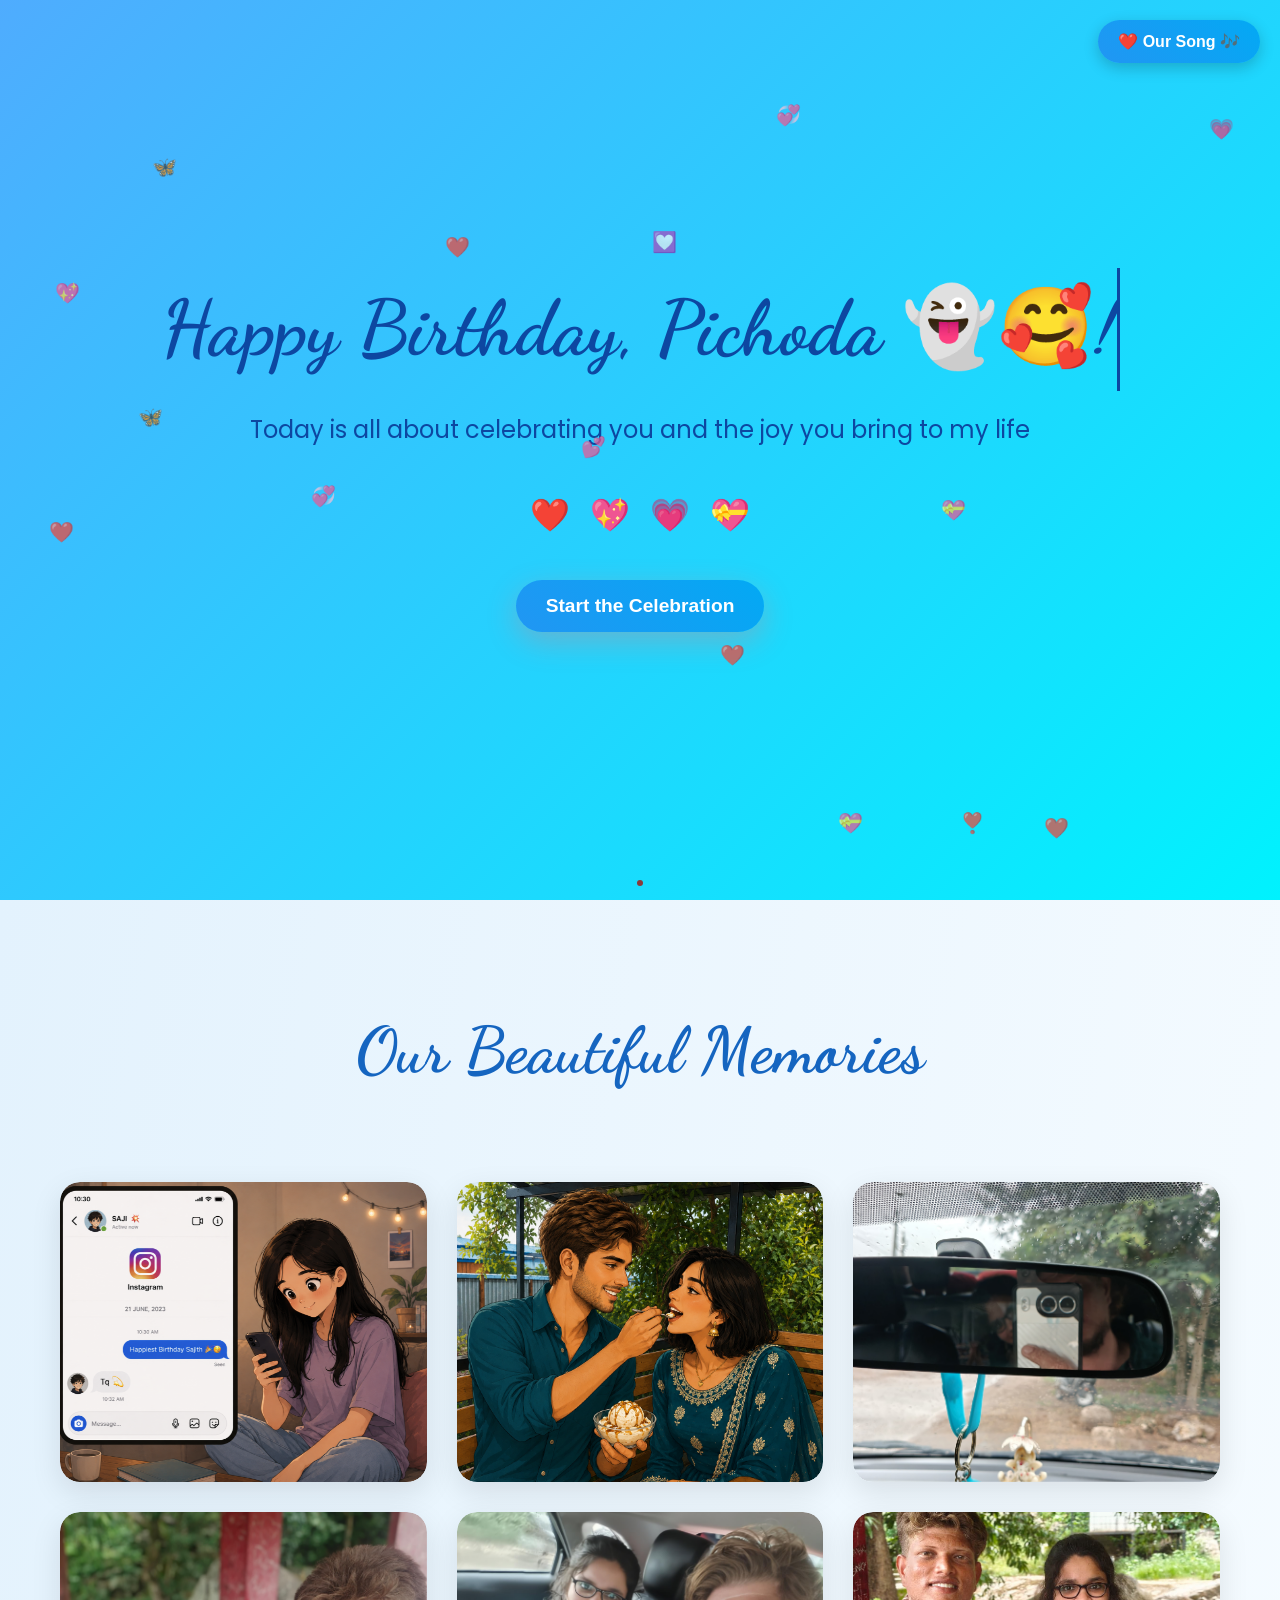
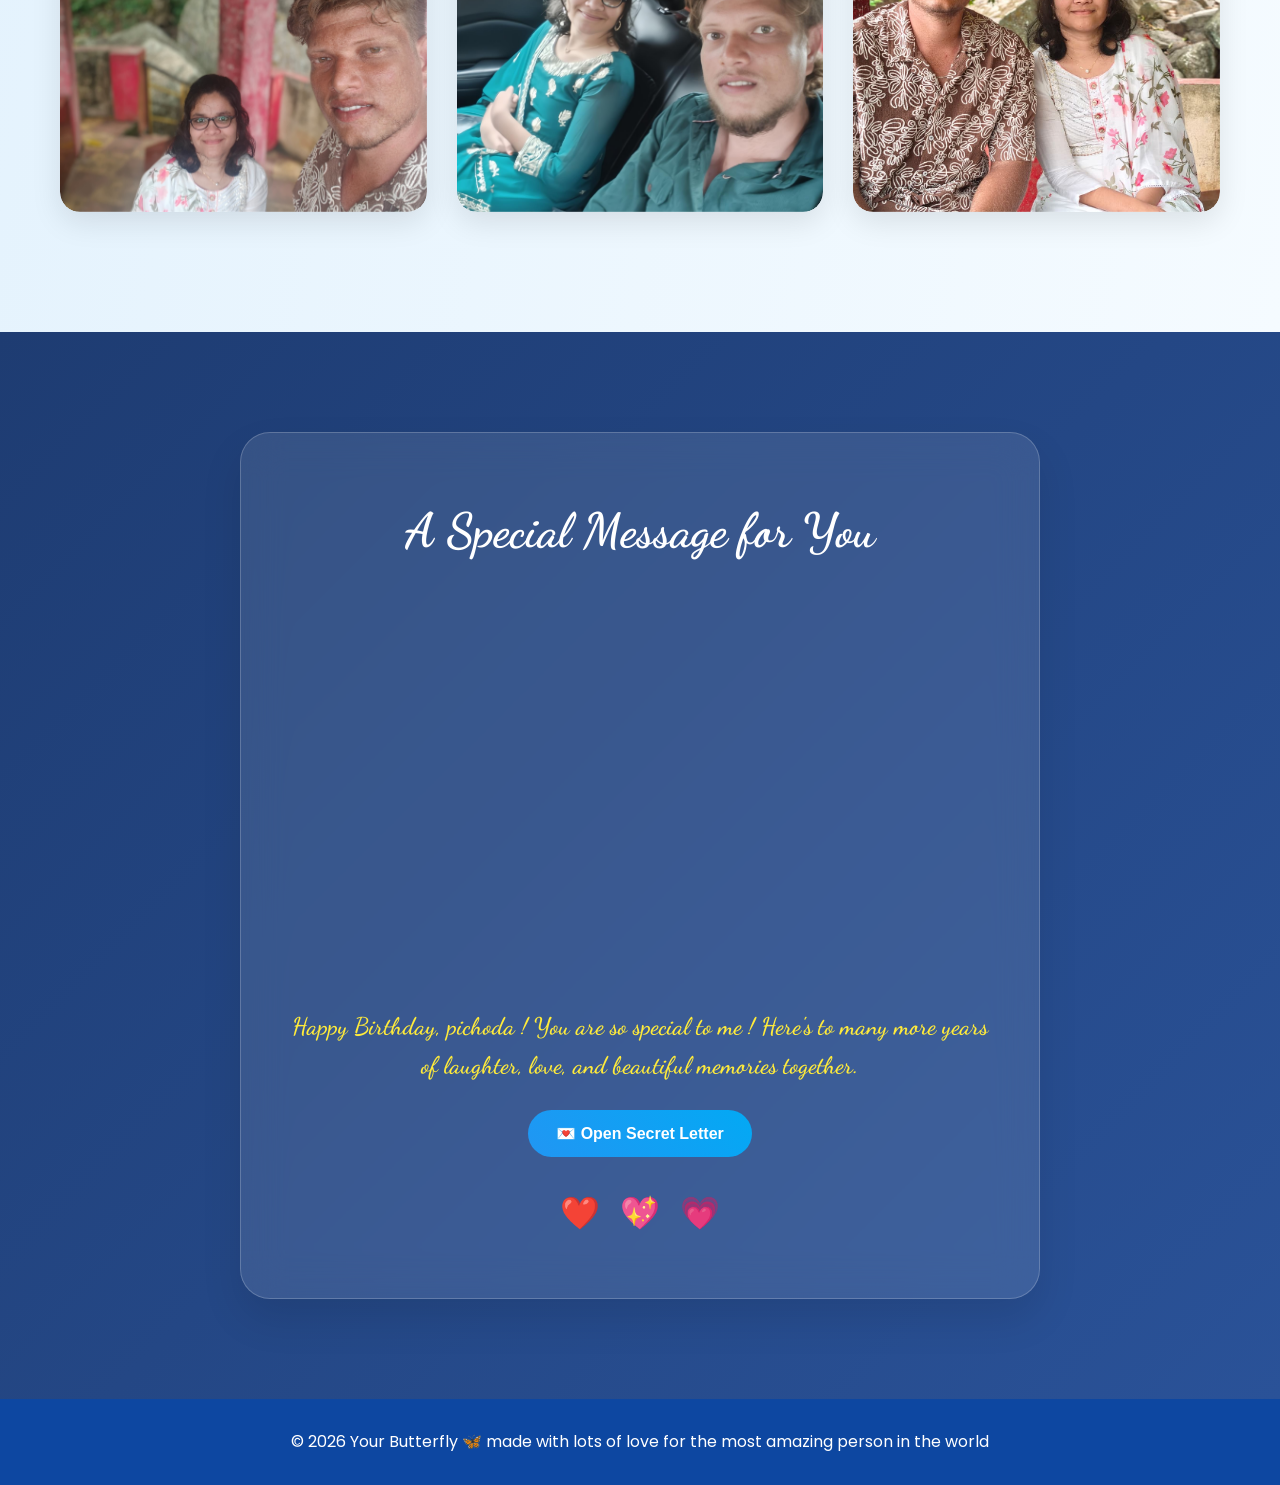
==== index.html @ 3ce23a63 "Add files via upload" ====
<!DOCTYPE html>
<html lang="en">

<head>
   <meta charset="UTF-8">
   <meta name="viewport" content="width=device-width, initial-scale=1.0">
   
   <title>Happy Birthday</title>
   <link rel="stylesheet" href="styles.css">
   <link
        href="https://fonts.googleapis.com/css2?family=Dancing+Script:wght@400;600;700&family=Poppins:wght@300;400;500; 600;700&display=swap"
        rel="stylesheet">
        <link rel="icon" href="adwaitlogo.jpg" type="image/jpg">
</head>

<body>
    <!-- Floating Background Particles -->
    <div class="particles" id="particles"></div>

    <!-- Hero Section -->
    <section class="hero" id="hero">
        <div class="hero-content">
            <h1 class="typewriter" id="typewriter">Happy Birthday, Pichoda 👻🥰!</h1>
            <p class="subtitle fade-in">Today is all about celebrating you and the joy you bring to my life</p>
            <div class="floating-hearts">
                <div class="heart">❤️</div>
                <div class="heart">💖</div>
                <div class="heart">💗</div>
                <div class="heart">💝</div>
            </div>
            <button class="cta-button" onclick="scrollToSection('gallery')">
                Start the Celebration
            </button>
        </div>
        <div class="scroll-indicator">
            <div class="scroll-arrow"></div>
        </div>
    </section>

    <!-- Photo Gallery Section -->
    <section class="gallery-section" id="gallery">
        <div class="container">
            <h2 class="section-title">Our Beautiful Memories</h2>
            <div class="gallery-grid">
                <div class="photo-card" data-aos="fade-up" data-delay="100">
                    <div class="photo-container">
                        <img src="images/image_7.png" 
                             alt="Beautiful moment">
                        <div class="photo-overlay">
                            <div class="photo-caption">First Birthday wish and the way our friendship was started 🐵🤍</div>
                            <button class="like-btn" onclick="toggleLike(this)">
                                <span class="heart-icon">🤍</span>
                            </button>
                        </div>
                    </div>
                </div>
                
                <div class="photo-card" data-aos="fade-up" data-delay="200">
                    <div class="photo-container">
                        <img src="images/image_8.png" 
                             alt="Sweet memory">
                        <div class="photo-overlay">
                            <div class="photo-caption">Favorite Butterscotch ice cream with favorite person 🍨💖</div>
                            <button class="like-btn" onclick="toggleLike(this)">
                                <span class="heart-icon">🤍</span>
                            </button>
                        </div>
                    </div>
                </div>

                <div class="photo-card" data-aos="fade-up" data-delay="300">
                    <div class="photo-container">
                        <img src="images/image_3.jpg"
                             alt="Happy times">
                        <div class="photo-overlay">
                            <div class="photo-caption">Mirror capture 📸</div>
                            <button class="like-btn" onclick="toggleLike(this)">
                                <span class="heart-icon">🤍</span>
                            </button>
                        </div>
                    </div>
                </div>

                <div class="photo-card" data-aos="fade-up" data-delay="400">
                    <div class="photo-container">
                        <img src="images/image_5.jpg"
                             alt="Love moment">
                        <div class="photo-overlay">
                            <div class="photo-caption">Second selfie 📸 cheesy smile 😁</div>
                            <button class="like-btn" onclick="toggleLike(this)">
                                <span class="heart-icon">🤍</span>
                            </button>
                        </div>
                    </div>
                </div>
                
                <div class="photo-card" data-aos="fade-up" data-delay="500">
                    <div class="photo-container">
                        <img src="images/image_2.jpg"
                             alt="Love moment">
                        <div class="photo-overlay">
                            <div class="photo-caption">First selfie with favorite animal 🐾😉</div>
                            <button class="like-btn" onclick="toggleLike(this)">
                                <span class="heart-icon">🤍</span>
                            </button>
                        </div>
                    </div>
                </div>

                <div class="photo-card" data-aos="fade-up" data-delay="600">
                    <div class="photo-container">
                        <img src="images/image_6.jpg"
                             alt="Romantic moment">
                        <div class="photo-overlay">
                            <div class="photo-caption">Beautiful moment together 🌹</div>
                            <button class="like-btn" onclick="toggleLike(this)">
                                <span class="heart-icon">🤍</span>
                            </button>
                        </div>
                    </div>
                </div>
            </div>
        </div>
    </section>

    <!-- Birthday Message Section -->
    <section class="message-section" id="message">
        <div class="container">
            <div class="message-card">
                <h2 class="message-title">A Special Message for You</h2>
                <div class="message-content">
                    <p class="message-text fade-in-text">
                        Eroju ki mana friendship start ayi 3 years complete ayindhi, its been so special to me,
                        neelanti oka good caring loving person na life lo undatam, i felt so lucky.
                        ee 3 years journey lo naku chala supportive ga undi, netho special moments create chesukunela 
                        chesinandhuku chala chala thanks.
                    </p>
                    <p class="message-text fade-in-text">
                        Mana ee journey lo missunderstandings vachinappatiki, arguments vachinappatiki at the end of the day 
                        malli understand chesukoni solve chesukuntam.. yeppatiki elane ardham chesukuntuu undali..
                         I am so grateful for your patience, understanding, and the way you always find a way to make
                          things right between us. 
                        I wish manam yeppatiki elane okarini okaram support chesukuntuu, happy ga, as a best friends la undali.
                        Life lo yenni ups and downs vachina, you have to be strong and keep smiling.
                    </p>
                    <p class="message-signature fade-in-text">
                        Happy Birthday, pichoda ! You are so special to me ! 
                        Here's to many more years of laughter, love, and beautiful memories
                        together.
                    </p>
                </div>
                <button class="secret-btn"
                    onclick="window.location.href='letter.html'">
                     💌 Open Secret Letter
                </button>
                <div class="message-hearts">
                    <span class="heart-animation">❤️</span>
                    <span class="heart-animation">💖</span>
                    <span class="heart-animation">💗</span>
                </div>
            </div>
        </div>
    </section>
    
    <!-- Footer-->
    <footer class="footer">
        <div class="container">
            <p>&copy; 2026 Your Butterfly 🦋 made with lots of love for the most amazing person in the world</p>
        </div>
    </footer>

    <script src="script.js"></script>
</body>
<!-- Background Music -->
<audio id="birthdaySong" loop>
    <source src="song_1.mp3" type="audio/mpeg">
    Your browser does not support audio.
</audio>

<!-- Music Toggle Button -->
<button id="musicBtn" class="music-btn">
    ❤️ Our Song 🎶
</button>
</html>
---- styles.css ----
body {
    background: pink !important;
}

* {
    margin: 0;
    padding: 0;
    box-sizing: border-box;
}

body {
    font-family: 'Poppins', sans-serif;
    line-height: 1.6;
    color: #333;
    overflow-x: hidden;
    scroll-behavior: smooth;
}

/* Background Particles */
.particles {
    position: fixed;
    top: 0;
    left: 0;
    width: 100%;
    height: 100%;
    pointer-events: none;
    z-index: 1;
}

.particle {
    position: absolute;
    font-size: 20px;
    opacity: 0.7;
    animation: float 6s ease-in-out infinite;
}

@keyframes float {
    
    0%,
    100% {
        transform: translateY(0px) rotate(0deg); 
    }
    25% {
        transform: translateY(-20px) rotate(5deg); 
    }
    50% {
        transform: translateY(-10px) rotate(-5deg); 
    }
    75% {
        transform: translateY(-30px) rotate(3deg); 
    }
}

/* Hero Section */
.hero {
    min-height: 100vh;
    background: linear-gradient(135deg, #4facfe 0%, #00f2fe 100%);    display: flex;
    align-items: center;
    justify-content: center;
    position: relative;
    overflow: hidden;
}

.hero-content {
    text-align: center;
    z-index: 2;
    position: relative;
    padding: 0 20px;
}

.typewriter {
    font-family: 'Dancing Script', cursive;
    font-size: clamp(2.5rem, 6vw, 5rem);
    font-weight: 700;
    color: #0d47a1;
    margin-bottom: 20px;
    white-space: nowrap;
    overflow: hidden;
    border-right: 3px solid #0d47a1;
    animation: typewriter 4s steps(26)  1s forwards, blink 1s infinite;
    width: 0;
}

@keyframes typewriter {
    to {
        width: 100%;
    }
}

@keyframes blink {
    0%,
    50% {
        border-color: #0d47a1;
    }

    51%,
    100% {
        border-color: transparent;
    }
}

.subtitle {
    font-size: clamp(1.1rem, 2.5vw, 1.5rem);
    color: #0d47a1;
    margin-bottom: 40px;
    opacity: 0;
    animation: fadeInUp 1s ease 3s forwards;
}

.floating-hearts {
    display: flex;
    justify-content: center;
    gap: 20px;
    margin: 40px 0;
    opacity: 0;
    animation: fadeInUp 1s ease 4s forwards;
}

.heart {
    font-size: 2rem;
    animation: bounce 1s ease-in-out infinite;
}

.heart:nth-child(1) {
    animation-delay: 0s;
}

.heart:nth-child(2) {
    animation-delay: 0.2s;
}

.heart:nth-child(3) {
    animation-delay: 0.4s;
}

.heart:nth-child(4) {
    animation-delay: 0.6s;
}

.heart:nth-child(5) {
    animation-delay: 0.8s;
}

@keyframes bounce {
    
    0%,
    20%,
    50%,
    80%,
    100% {
        transform: translateY(0);
    }
    40% {
        transform: translateY(-20px);
    }
    60% {
        transform: translateY(-10px);
    }
}

.cta-button {
    background: linear-gradient(45deg, #2196f3, #03a9f4);
    color: #fff;
    border: none;
    padding: 15px 30px;
    font-size: 1.2rem;
    font-weight: 600;
    border-radius: 50px;
    cursor: pointer;
    transition: all 0.3s ease;
    box-shadow: 0 10px 30px rgba(255, 107, 107, 0.3);
    opacity: 0;
    animation: fadeInUp 1s ease 5s forwards;
}

.cta-button:hover {
    transform: translateY(-5px);
    box-shadow: 0 15px 40px rgba(255, 107, 107, 0.4);
    background: linear-gradient(45deg, #1976d2, #0288d1);
}

.scroll-indicator {
    position: absolute;
    bottom: 20px;
    left: 50%;
    transform: translateX(-50%);
    opacity: 0;
    animation: fadeInUp 1s ease 6s forwards;
}

.scroll-arrow::before {
    content: '';
    position: absolute;
    top: 0;
    left: 50%;
    transform: translateX(-50%);
    width: 6px;
    height: 6px;
    background: #8b3a3a;
    border-radius: 50%;
    animation: scrollDot 2s ease-in-out infinite;
}

@keyframes scrollDot {
    0% {
        top: 8px;
        opacity: 1;
    }
    100% {
        top: 32px;
        opacity: 0;
    }
}

/* Gallery Section */
.gallery-section {
    padding: 100px 0;
    background: linear-gradient(100deg, #e3f2fd, #f5fbff 100%);
}

.container {
    max-width: 1200px;
    margin: 0 auto;
    padding: 0 20px;
}

.section-title {
    font-family: 'Dancing Script', cursive;
    font-size: clamp(2.5rem, 5vw, 4rem);
    color: #1565c0;
    text-align: center;
    margin-bottom: 60px;
    opacity: 0;
    transform: translateY(50px);
    transition: all 0.6s ease;
}

.section-title.aos-animate {
    opacity: 1;
    transform: translateY(0);
}

.gallery-grid {
    display: grid;
    grid-template-columns: repeat(auto-fit, minmax(300px, 1fr));
    gap: 30px;
    padding: 20px 0;
}

.photo-card {
    opacity: 0;
    transform: translateY(50px);
    transition: all 0.6s ease;
    border-radius: 20px;
    overflow: hidden;
    box-shadow: 0 10px 30px rgba(0, 0, 0, 0.1);
}

.photo-card.aos-animate {
    opacity: 1;
    transform: translateY(0);
}

.photo-container {
    position: relative;
    overflow: hidden;
    border-radius: 20px;
    height: 300px;
}

.photo-container img {
    width: 100%;
    height: 100%;
    object-fit: cover;
    transition: transform 0.5s ease;
}

.photo-container:hover img {
    transform: scale(1.1) rotate(20deg);
}

.photo-overlay {
    position: absolute;
    top: 0;
    left: 0;
    right: 0;
    bottom: 0;
    background: linear-gradient(to bottom, transparent 0%, rgba(0, 0, 0, 0.7) 100%);
    display: flex;
    flex-direction: column;
    justify-content: flex-end;
    padding: 20px;
    opacity: 0;
    transition: opacity 0.3s ease;
}

.photo-container:hover .photo-overlay {
    opacity: 1;
}

.photo-caption {
    color: #fff;
    font-size: 1.1rem;
    font-weight: 500;
    margin-bottom: 10px;
    transform: translateY(20px);
    transition: transform 0.3s ease;
}
.photo-container:hover .photo-caption {
    transform: translateY(0);
}

.like-btn {
    background: none;
    border: none;
    color: #fff;
    font-size: 1.5rem;
    cursor: pointer;
    align-self: flex-end;
    transition: transform 0.3s ease;
}

.like-btn:hover {
    transform: scale(1.2);
}

.like-btn.liked .heart-icon {
    color: #2196f3;
}

/* message section */
.message-section {
    padding: 100px 0;
    background: linear-gradient(135deg, #1e3c72 0%, #2a5298 100%);
    color: #fff;
}

.message-card {
    background: rgba(255, 255, 255, 0.1);
    backdrop-filter: blur(20px);
    border-radius: 30px;
    padding: 60px 40px;
    box-shadow: 0 20px 40px rgba(0, 0, 0, 0.1);
    border: 1px solid rgba(255, 255, 255, 0.2);
    text-align: center;
    max-width: 800px;
    margin: 0 auto;
}

.message-title {
    font-family: 'Dancing Script', cursive;
    font-size: clamp(2rem, 4vw, 3rem);
    margin-bottom: 40px;
    color: #fff;
}
    
.message-text {
    font-size: 1.1rem;
    line-height: 1.8;
    margin-bottom: 20px;
    opacity: 0;
    transform: translateY(30px);
    transition: all 0.6s ease;
}

.message-text.fade-in-animate {
    opacity: 1;
    transform: translateY(0);
}

.message-signature {
    font-family: 'Dancing Script', cursive;
    font-size: 1.5rem;
    font-weight: 600;
    margin-top: 30px;
    color: #ffeb3b;
}

.message-hearts {
    margin-top: 30px;
    display: flex;
    justify-content: center;
    gap: 20px;
}

.heart-animation {
    font-size: 2rem;
    animation: heartBeat 1.5s ease-in-out infinite;
}

.heart-animation:nth-child(1) {
    animation-delay: 0s;
}

.heart-animation:nth-child(2) {
    animation-delay: 0.3s;
}

.heart-animation:nth-child(3) {
    animation-delay: 0.6s;
}

@keyframes heartBeat {
    0%,
    100% {
        transform: scale(1);
    }
    25% {
        transform: scale(1.2);
    }
    50% {
        transform: scale(1.1);
    }
}

/* Footer */
.footer {
    background: #0d47a1;
    color: #fff;
    text-align: center;
    padding: 30px 0;
}

/* Fade In Animation */
.fade-in {
    opacity: 0;
    animation: fadeInUp 1s ease forwards;
}
@keyframes fadeInUp {
    from {
        opacity: 0;
        transform: translateY(30px);
    }
    to {
        opacity: 1;
        transform: translateY(0);
    }
}

/* Responsive */
@media (max-width: 768px) {
    .typewriter {
        white-space: normal;
        border-right: none;
        animation: none;
        width: auto;
    }

    .gallery-grid {
        grid-template-columns: 1fr;
        gap: 20px;
    }

    .photo-container {
        height: 250px;
    }

    .message-card {
        padding: 40px 20px;
        margin: 0 20px;
    }

    .floating-hearts {
        flex-wrap: wrap;
        gap: 10px;
    }

    .heart {
        font-size: 1.5rem;
    }
}

@media (max-width: 480px) {
    .hero-content {
        padding: 0 15px;
    }

    .cta-button {
        padding: 12px 24px;
        font-size: 1rem;
    }

    .section-title {
        margin-bottom: 40px;
    }
}

/* Music Button */
.music-btn {
    position: fixed;
    top: 20px;
    right: 20px;
    z-index: 9999;

    background: linear-gradient(45deg, #2196f3, #03a9f4);
    color: white;
    border: none;
    padding: 12px 20px;
    border-radius: 30px;
    cursor: pointer;
    font-size: 16px;
    font-weight: 600;

    box-shadow: 0 5px 15px rgba(0,0,0,0.2);
    transition: 0.3s;
}

.music-btn:hover {
    transform: scale(1.05);
}

.secret-btn {
    margin-top: 25px;
    padding: 14px 28px;
    border: none;
    border-radius: 50px;
    background: linear-gradient(45deg, #2196f3, #03a9f4);
    color: white;
    font-size: 1rem;
    font-weight: 600;
    cursor: pointer;
    transition: all 0.3s ease;
}

.secret-btn:hover {
    transform: translateY(-3px);
    box-shadow: 0 10px 20px rgba(33, 150, 243, 0.4);
}
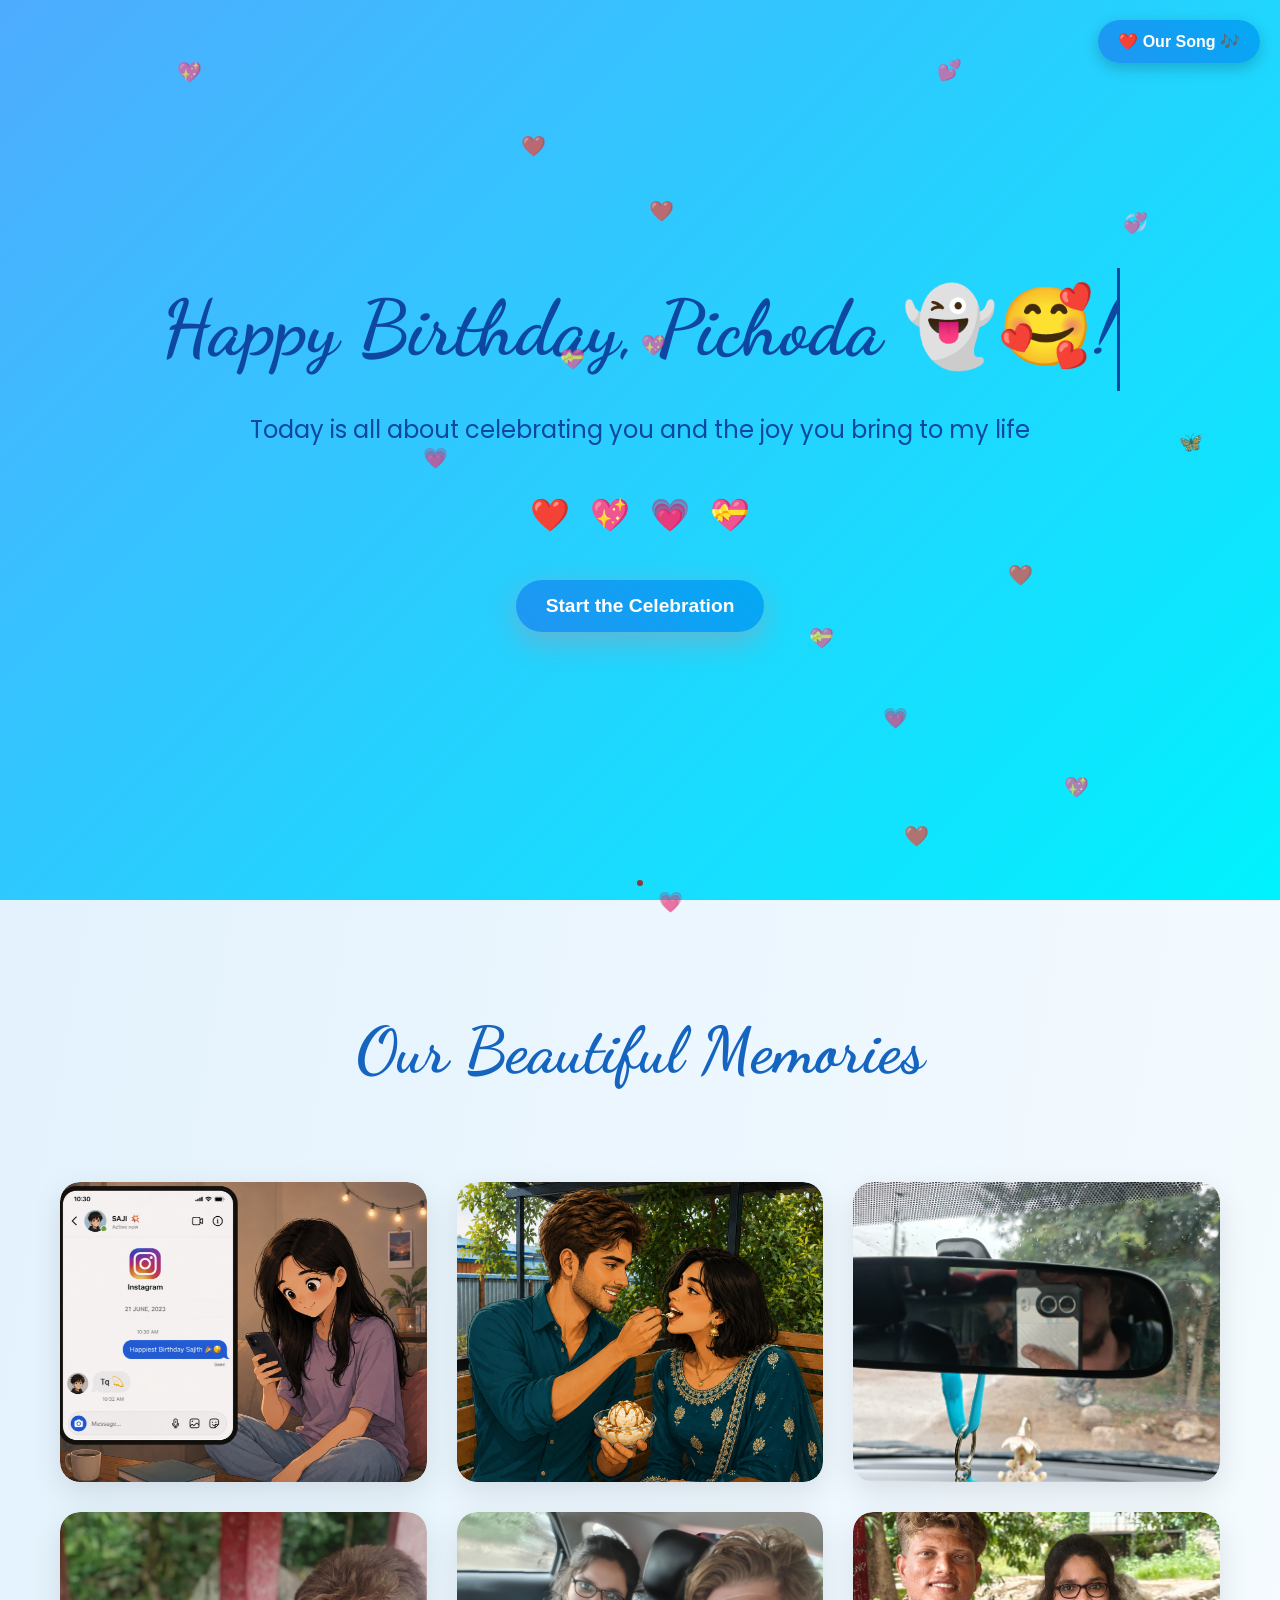
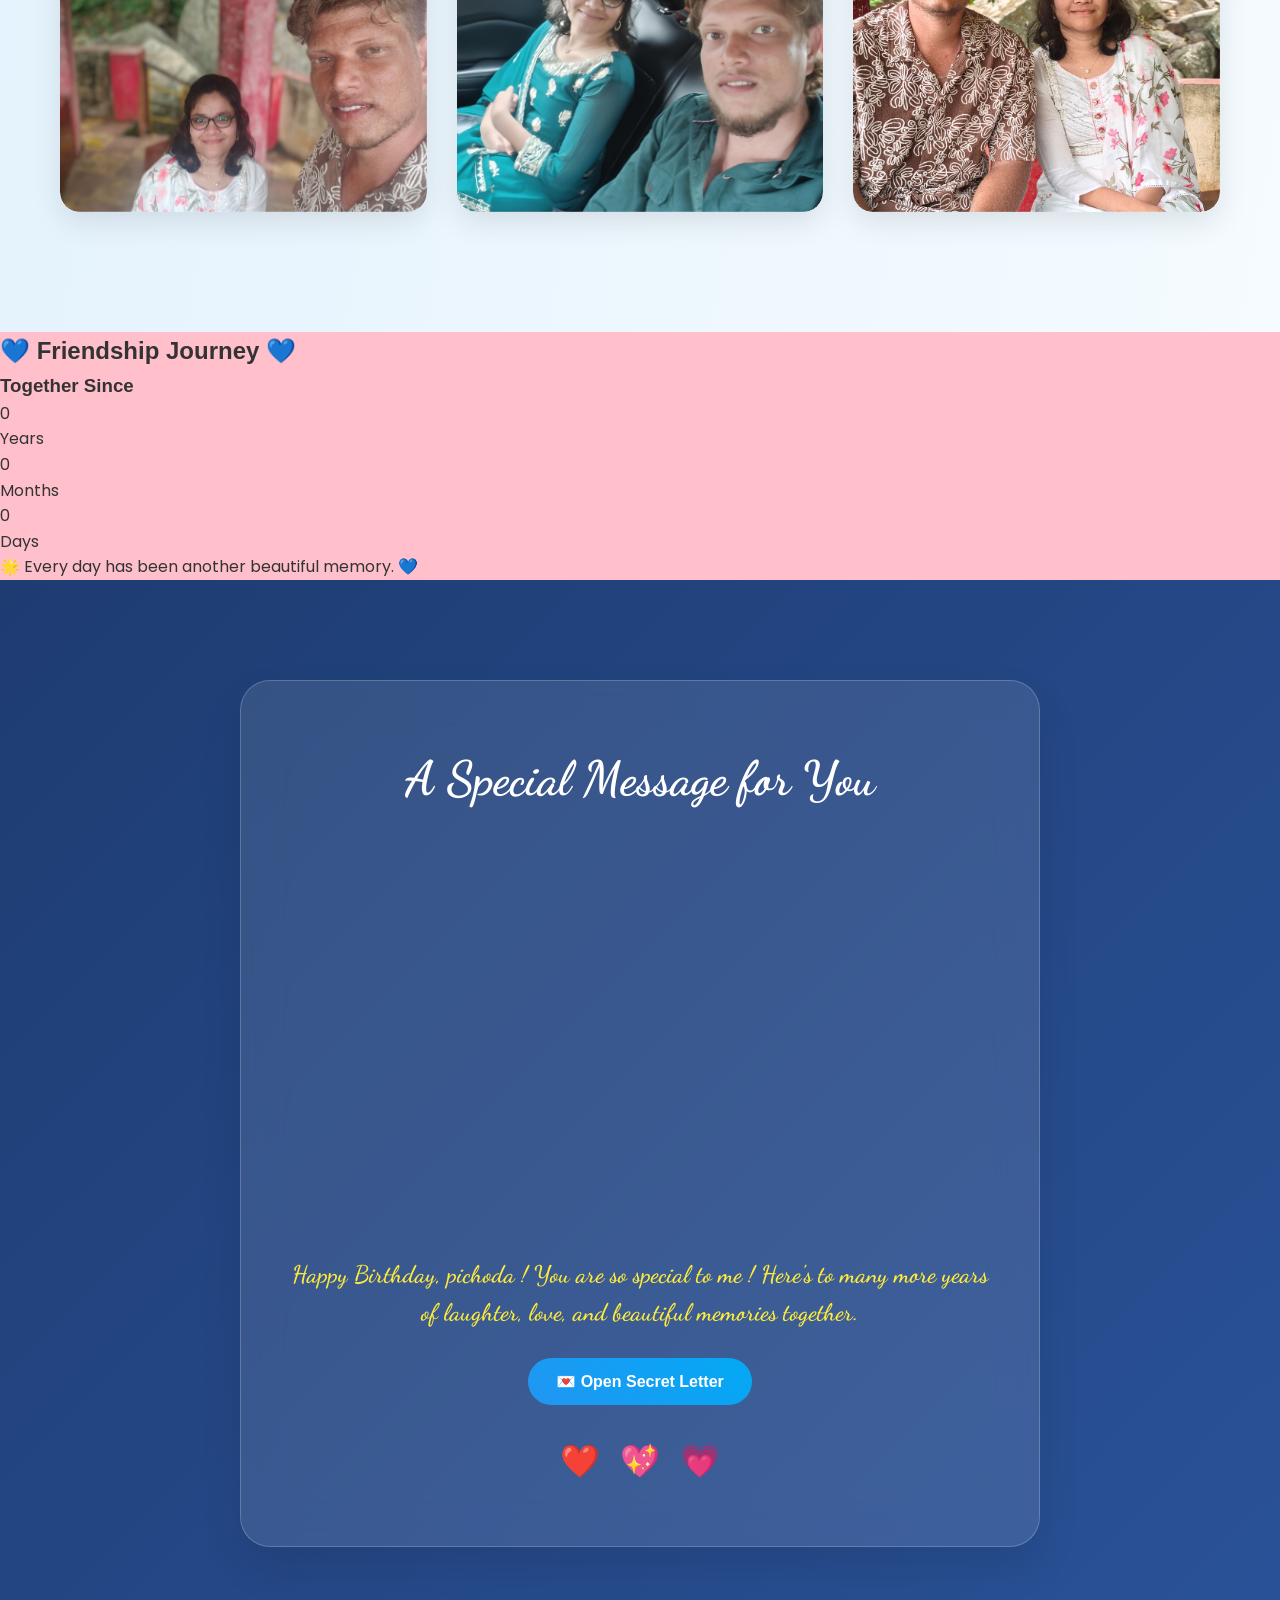
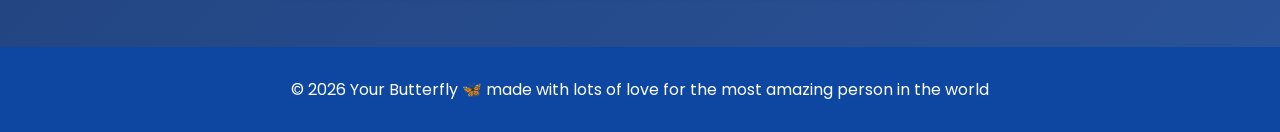
==== commit 24c7da45: "Refactor index.html structure and content" ====
--- a/index.html
+++ b/index.html
@@ -122,7 +122,34 @@
             </div>
         </div>
     </section>
-
+        <section class="together-section">
+    <h2>💙 Friendship Journey 💙</h2>
+
+    <div class="together-card">
+        <h3>Together Since</h3>
+
+        <div class="counter">
+            <div>
+                <span id="years">0</span>
+                <p>Years</p>
+            </div>
+
+            <div>
+                <span id="months">0</span>
+                <p>Months</p>
+            </div>
+
+            <div>
+                <span id="days">0</span>
+                <p>Days</p>
+            </div>
+        </div>
+
+        <p class="since-text">
+            🌟 Every day has been another beautiful memory. 💙
+        </p>
+    </div>
+</section>
     <!-- Birthday Message Section -->
     <section class="message-section" id="message">
         <div class="container">
@@ -181,4 +208,4 @@
 <button id="musicBtn" class="music-btn">
     ❤️ Our Song 🎶
 </button>
-</html>+</html>
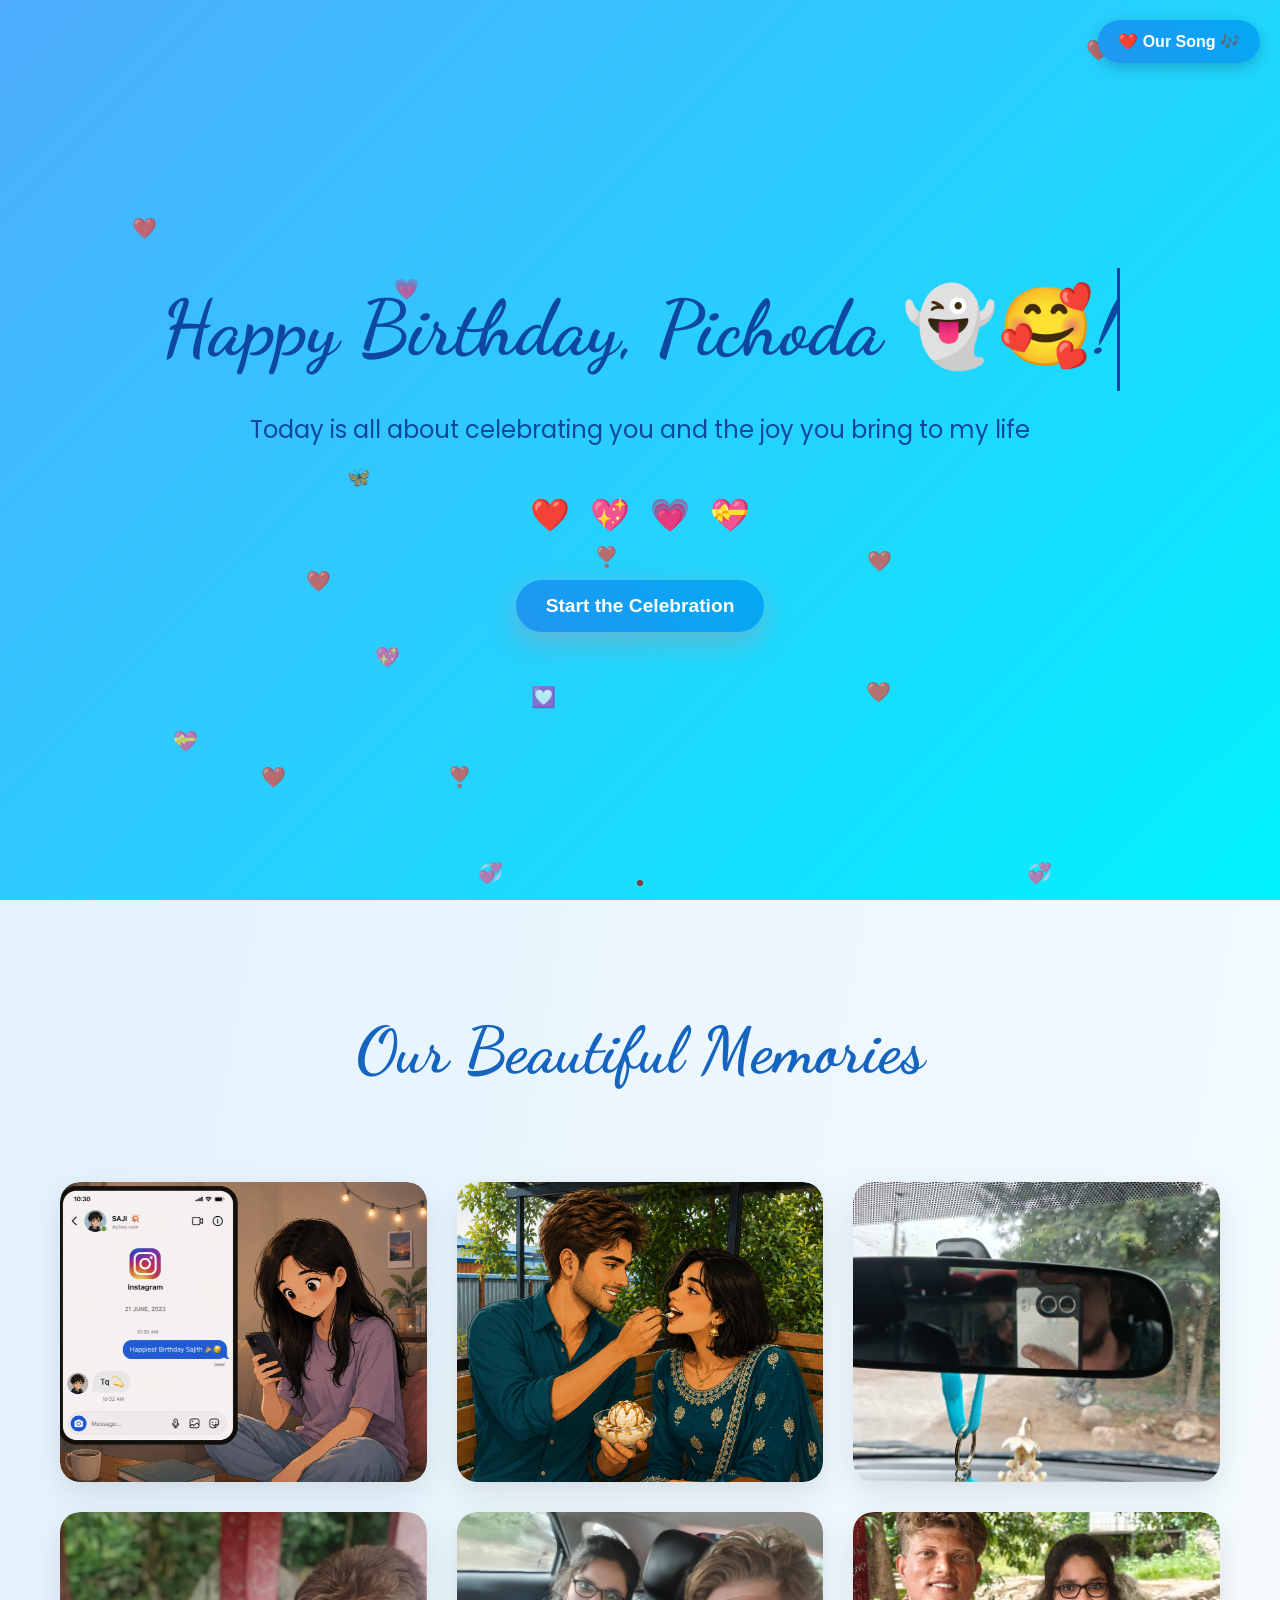
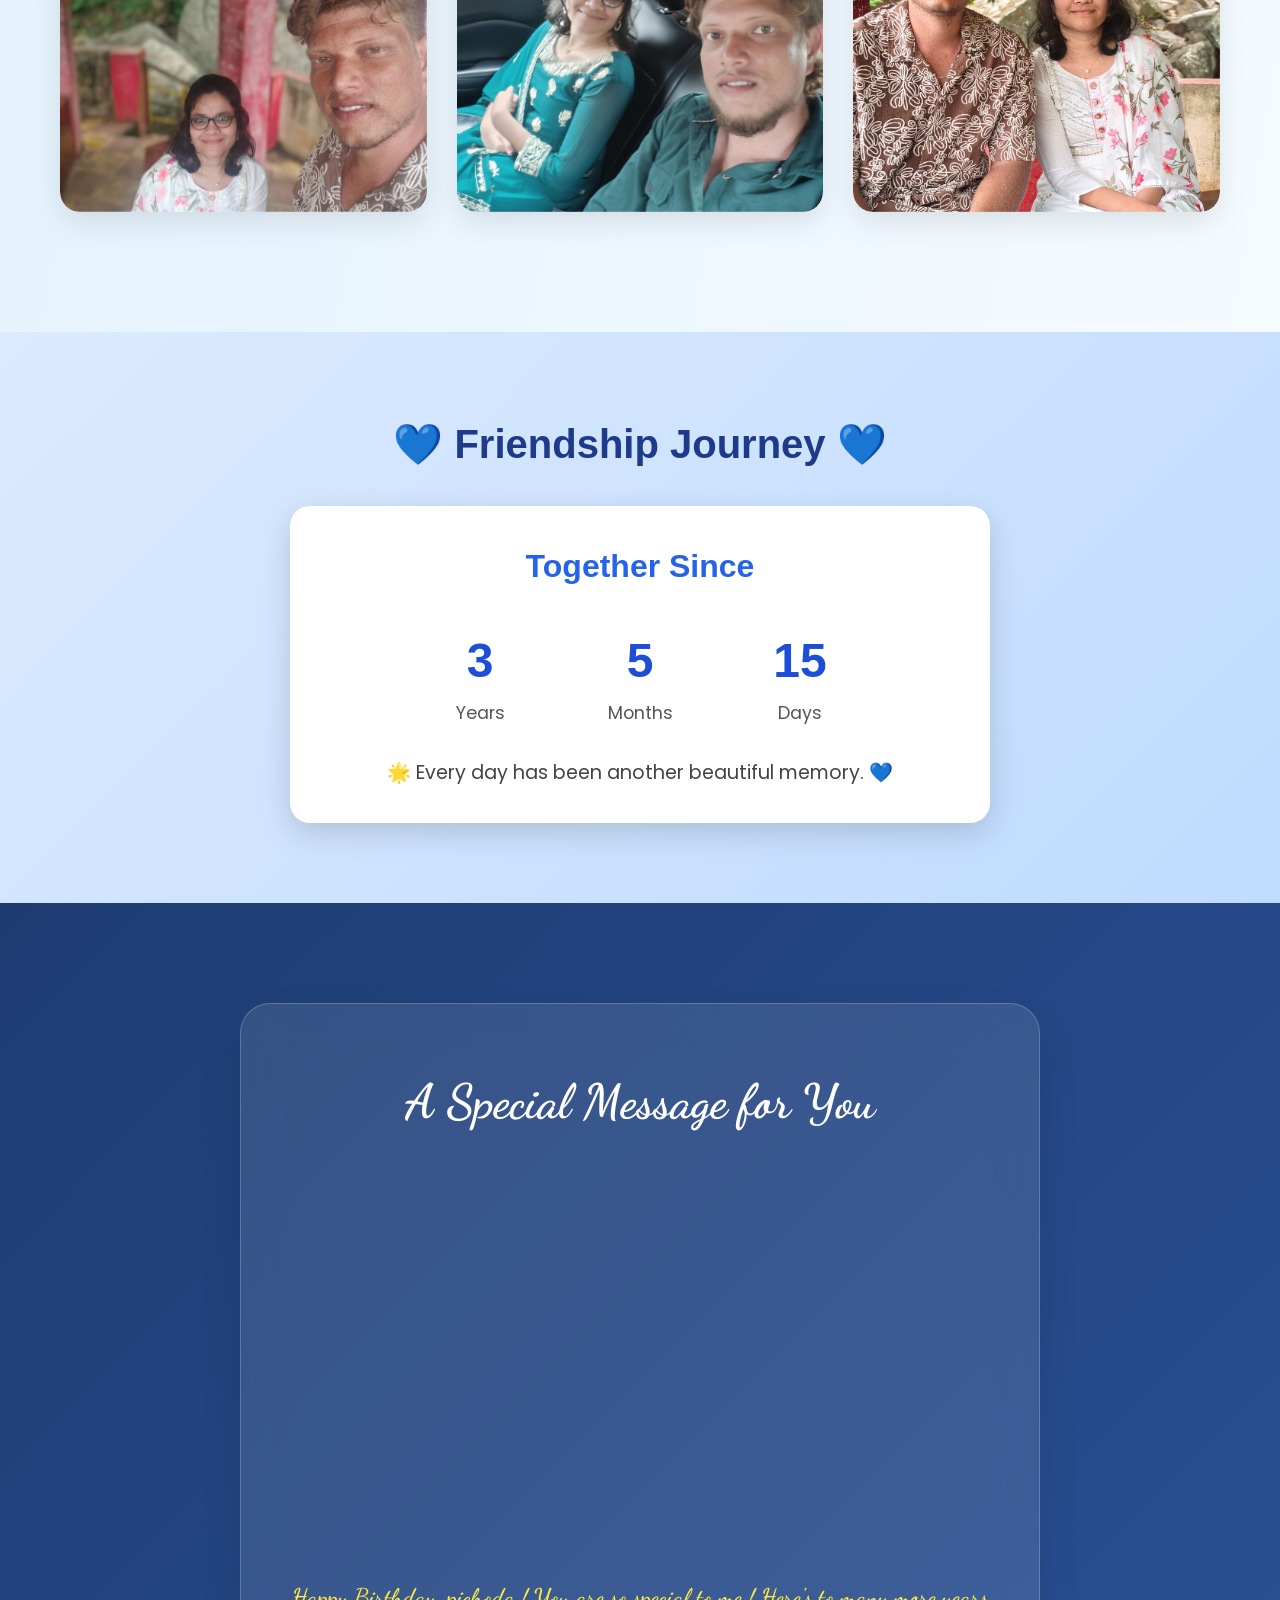
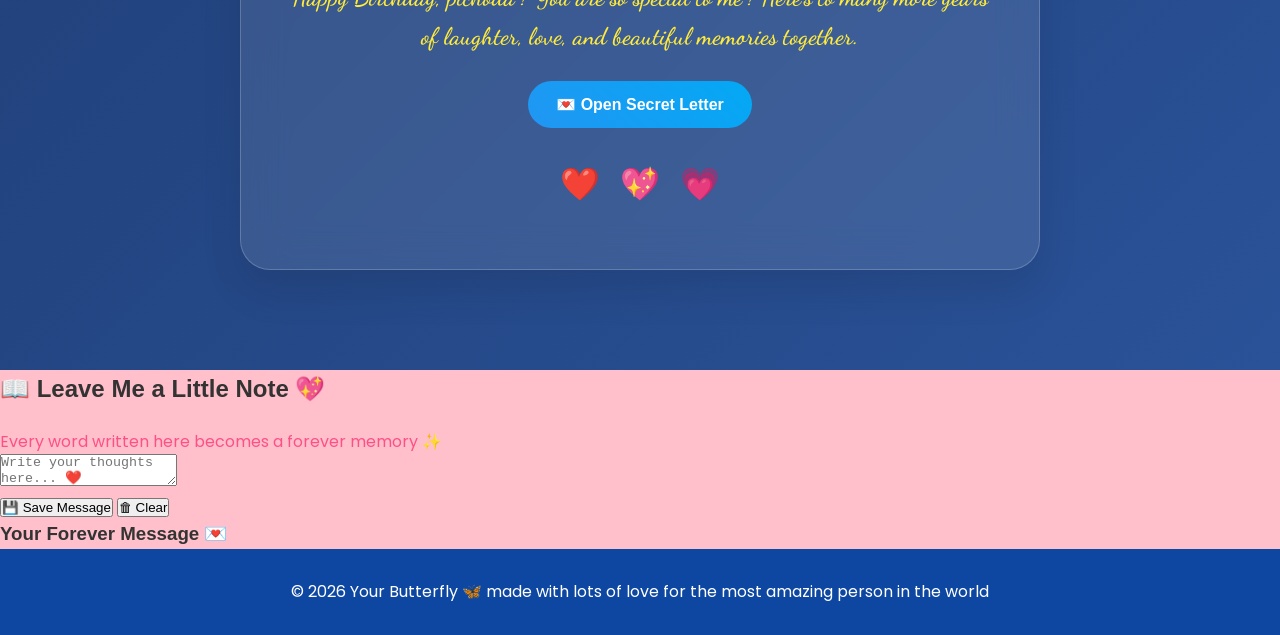
==== commit 6ff20095: "Implement guestbook feature in index.html Added guestbook section for users to leave notes." ====
--- a/index.html
+++ b/index.html
@@ -188,7 +188,33 @@
             </div>
         </div>
     </section>
-    
+     <section class="guestbook-section">
+        <div class="guestbook-card">
+            <h2>📖 Leave Me a Little Note 💖</h2>
+            <p style="margin-top:20px; color:#ff4f87;">
+               Every word written here becomes a forever memory ✨
+            </p>
+
+        <textarea
+            id="guestMessage"
+            placeholder="Write your thoughts here... ❤️"
+        ></textarea>
+
+        <br>
+
+        <button class="save-btn" onclick="saveGuestBook()">
+            💾 Save Message
+        </button>
+
+        <button class="clear-btn" onclick="clearGuestBook()">
+            🗑 Clear
+        </button>
+
+        <h3>Your Forever Message 💌</h3>
+
+        <div id="savedMessage"></div>
+        </div>
+    </section>
     <!-- Footer-->
     <footer class="footer">
         <div class="container">
--- a/styles.css
+++ b/styles.css
@@ -526,3 +526,59 @@
     transform: translateY(-3px);
     box-shadow: 0 10px 20px rgba(33, 150, 243, 0.4);
 }
+
+.together-section{
+    padding:80px 20px;
+    background:linear-gradient(135deg,#dbeafe,#bfdbfe);
+    text-align:center;
+}
+
+.together-section h2{
+    font-size:2.5rem;
+    color:#1e3a8a;
+    margin-bottom:30px;
+}
+
+.together-card{
+    max-width:700px;
+    margin:auto;
+    background:white;
+    padding:35px;
+    border-radius:20px;
+    box-shadow:0 10px 30px rgba(0,0,0,.15);
+}
+
+.together-card h3{
+    color:#2563eb;
+    margin-bottom:30px;
+    font-size:2rem;
+}
+
+.counter{
+    display:flex;
+    justify-content:center;
+    gap:40px;
+    flex-wrap:wrap;
+}
+
+.counter div{
+    min-width:120px;
+}
+
+.counter span{
+    display:block;
+    font-size:3rem;
+    font-weight:bold;
+    color:#1d4ed8;
+}
+
+.counter p{
+    font-size:1.1rem;
+    color:#555;
+}
+
+.since-text{
+    margin-top:30px;
+    font-size:1.2rem;
+    color:#444;
+}
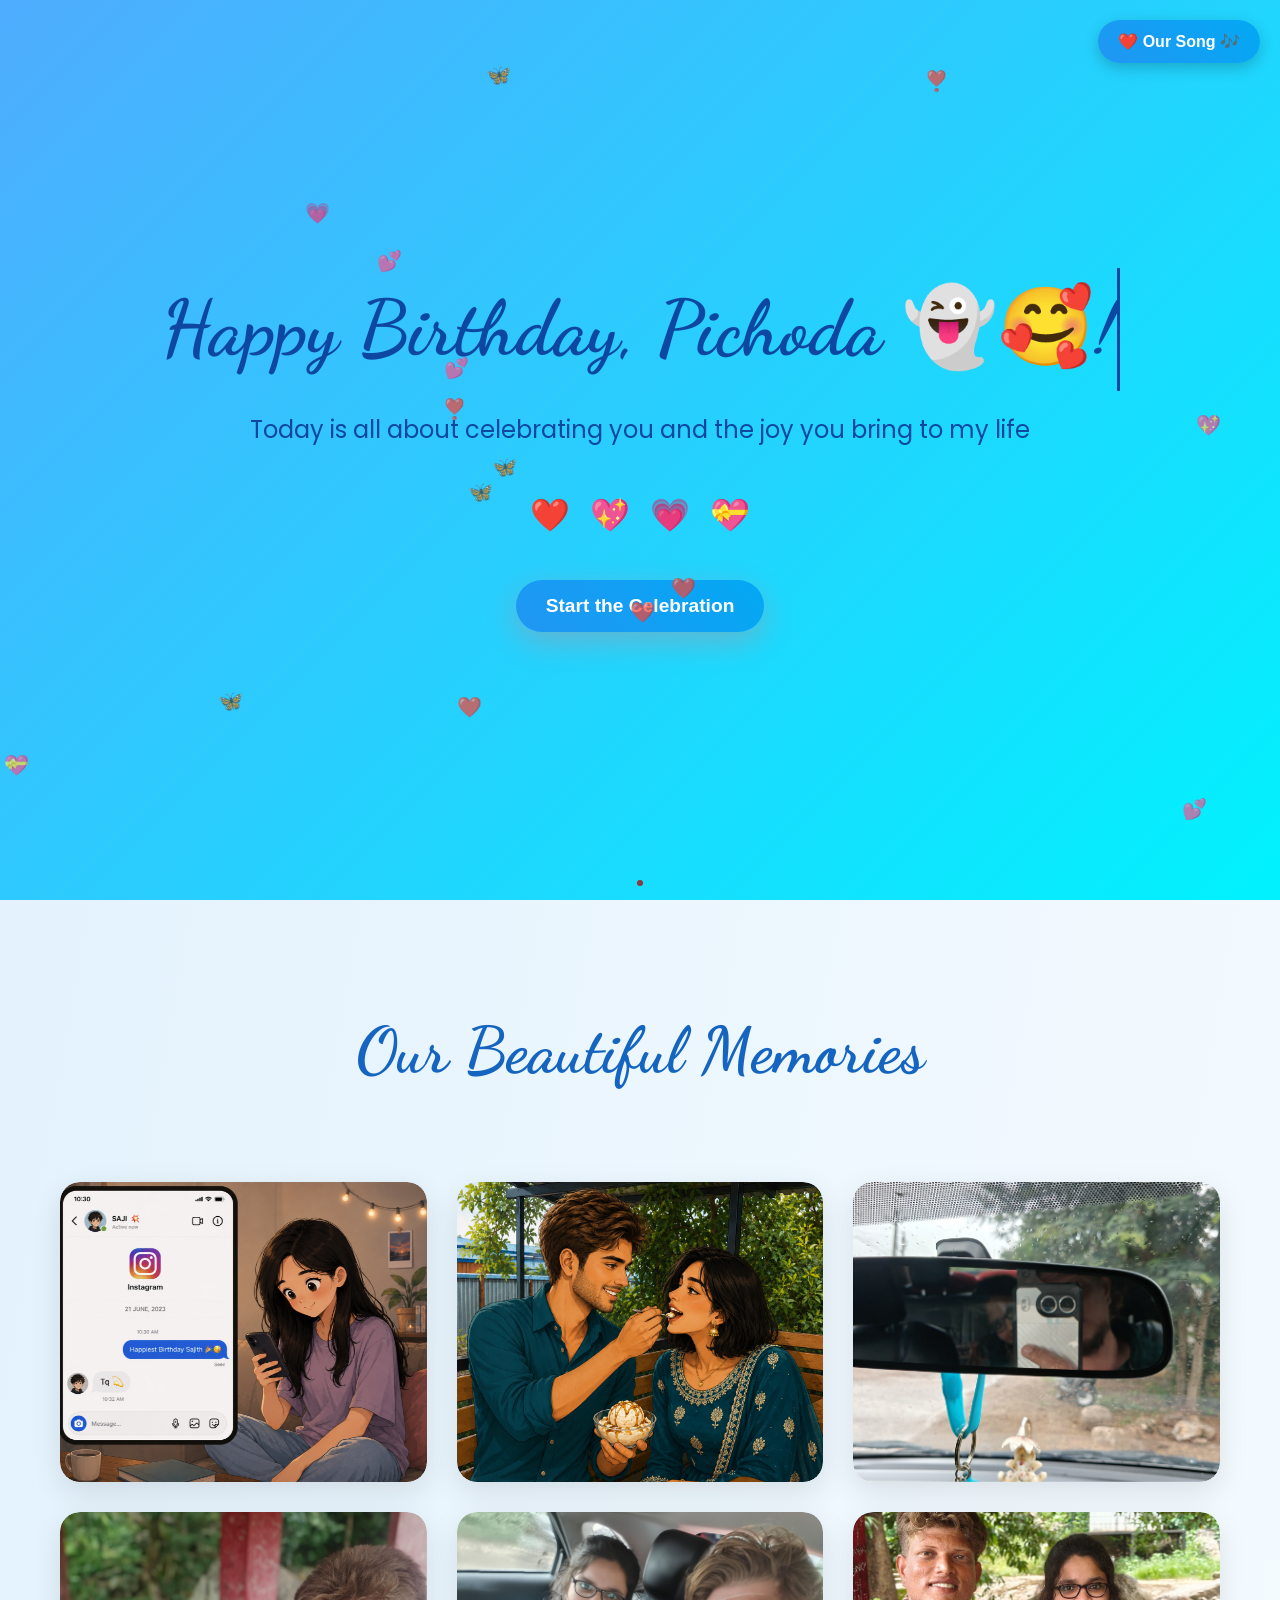
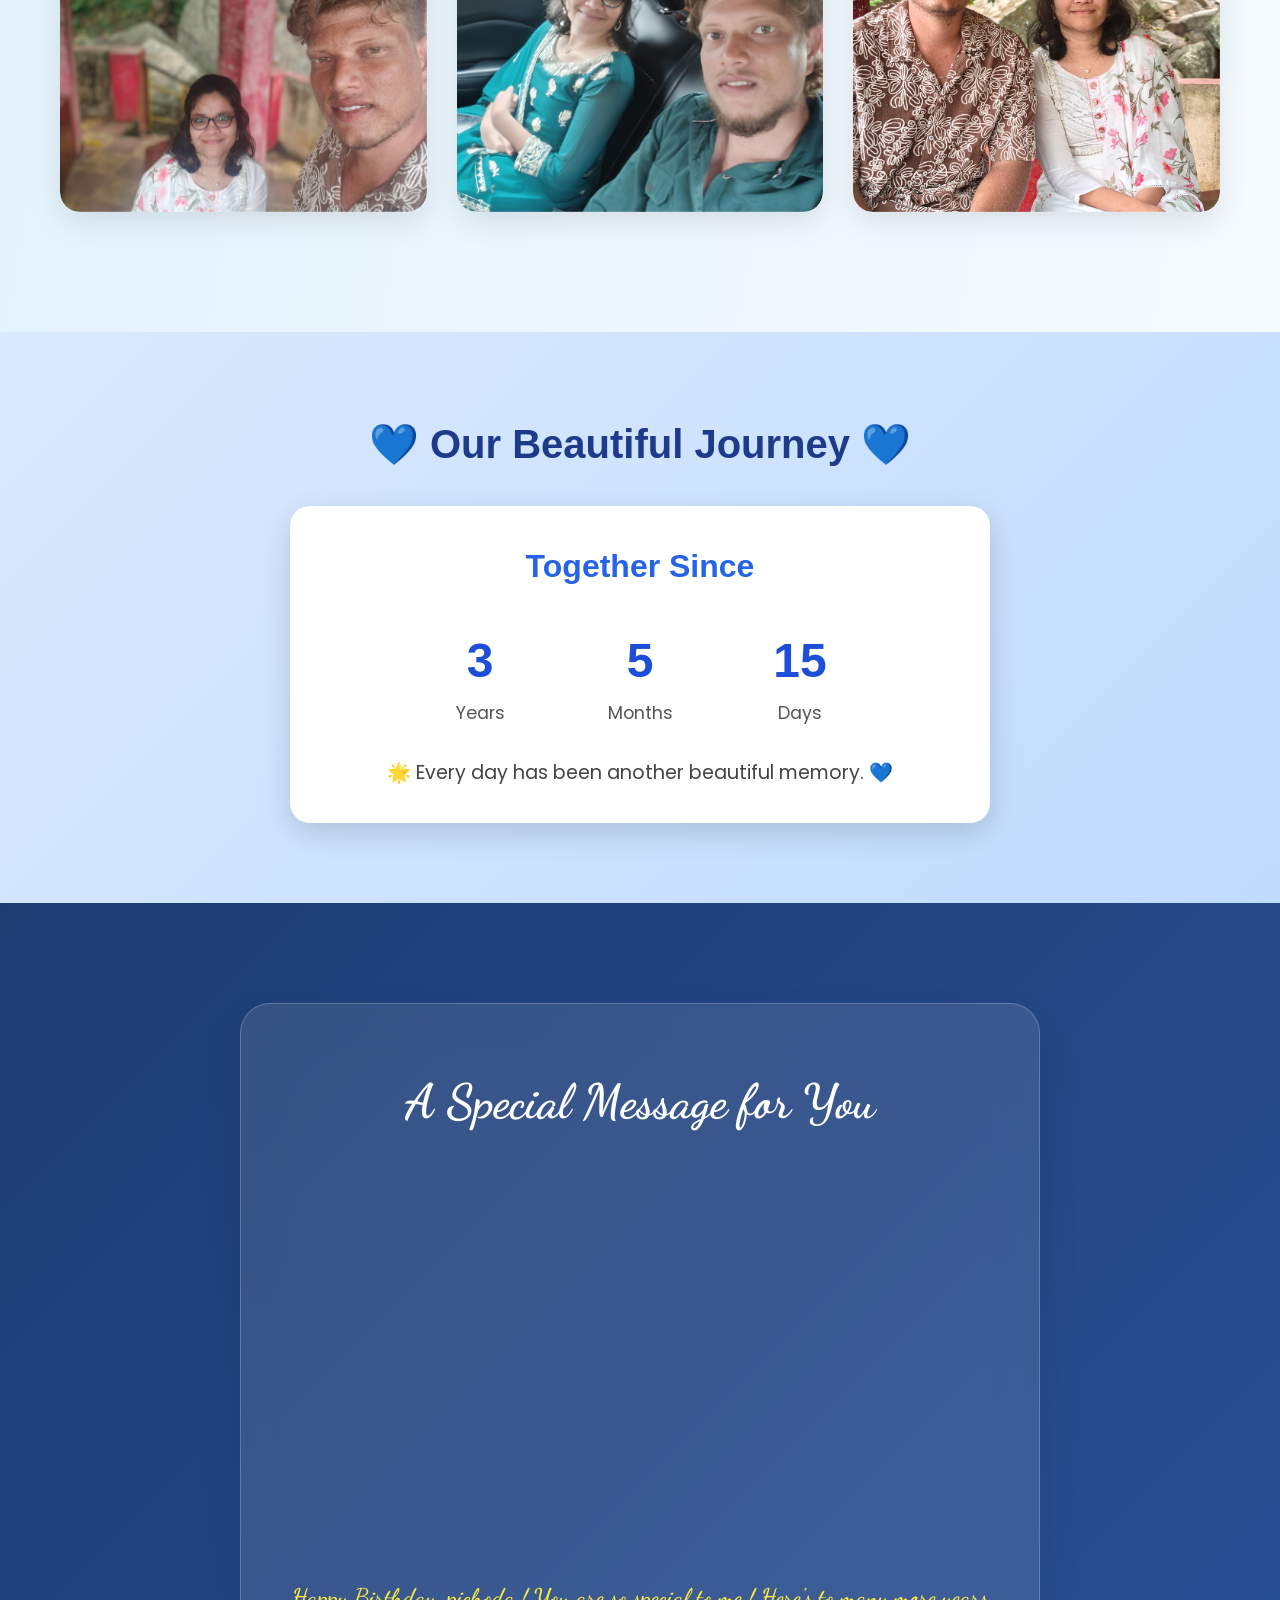
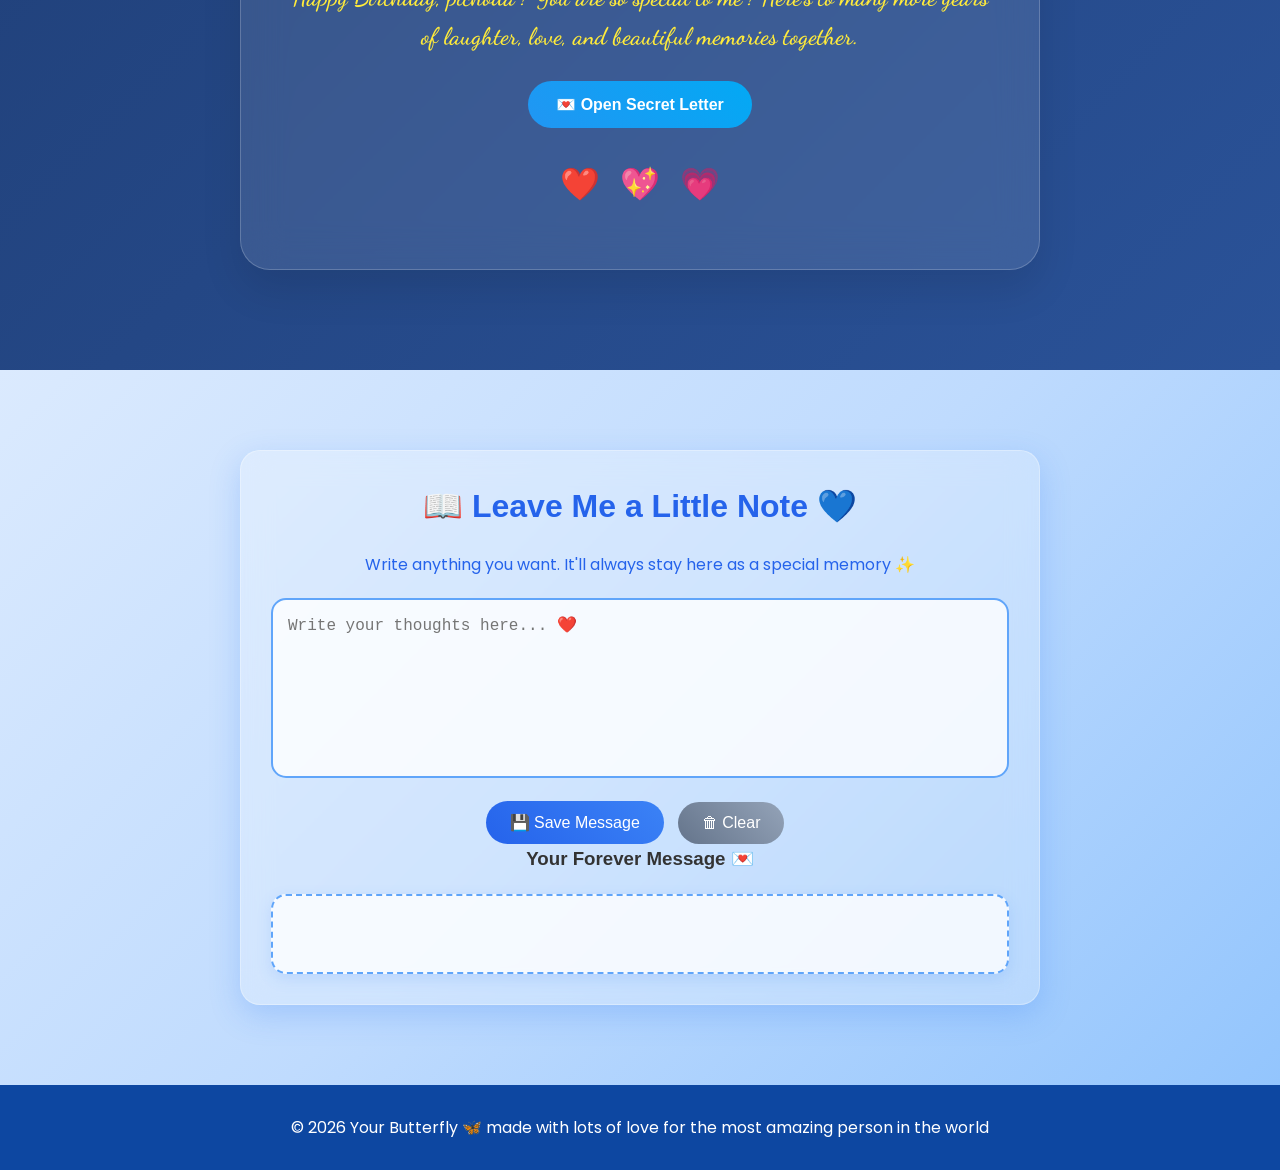
==== commit 60d072a8: "Fix HTML encoding issues in index.html" ====
--- a/index.html
+++ b/index.html
@@ -123,7 +123,7 @@
         </div>
     </section>
         <section class="together-section">
-    <h2>💙 Friendship Journey 💙</h2>
+    <h2>💙 Our Beautiful Journey 💙</h2>
 
     <div class="together-card">
         <h3>Together Since</h3>
@@ -190,9 +190,9 @@
     </section>
      <section class="guestbook-section">
         <div class="guestbook-card">
-            <h2>📖 Leave Me a Little Note 💖</h2>
-            <p style="margin-top:20px; color:#ff4f87;">
-               Every word written here becomes a forever memory ✨
+            <h2>📖 Leave Me a Little Note 💙</h2>
+            <p style="margin-top:20px; color:#2563eb;">
+               Write anything you want. It'll always stay here as a special memory ✨
             </p>
 
         <textarea
--- a/styles.css
+++ b/styles.css
@@ -582,3 +582,98 @@
     font-size:1.2rem;
     color:#444;
 }
+
+.guestbook-section{
+    padding: 80px 20px;
+    background: linear-gradient(135deg, #dbeafe, #bfdbfe, #93c5fd);
+    display: flex;
+    justify-content: center;
+}
+
+.guestbook-card{
+    max-width: 800px;
+    width: 90%;
+    margin: auto;
+    background: rgba(255, 255, 255, 0.25);
+    backdrop-filter: blur(15px);
+    border: 1px solid rgba(255, 255, 255, 0.3);
+    padding: 30px;
+    border-radius: 20px;
+    text-align: center;
+    box-shadow: 0 10px 30px rgba(59, 130, 246, 0.25);
+}
+
+.guestbook-card h2{
+    color: #2563eb;
+    margin-bottom: 10px;
+    font-size: 2rem;
+}
+
+.guestbook-card p{
+    color: #475569;
+    font-size: 1rem;
+}
+
+#guestMessage{
+    width: 100%;
+    height: 180px;
+    margin-top: 20px;
+    padding: 15px;
+    border-radius: 15px;
+    border: 2px solid #60a5fa;
+    resize: none;
+    font-size: 16px;
+    outline: none;
+    background: rgba(255,255,255,0.8);
+    color: #1e3a8a;
+}
+
+#guestMessage:focus{
+    border-color: #2563eb;
+    box-shadow: 0 0 10px rgba(37, 99, 235, 0.3);
+}
+
+.save-btn,
+.clear-btn{
+    margin-top: 15px;
+    padding: 12px 24px;
+    border: none;
+    border-radius: 30px;
+    cursor: pointer;
+    font-size: 16px;
+    margin-right: 10px;
+    transition: 0.3s;
+}
+
+.save-btn{
+    background: linear-gradient(45deg, #2563eb, #3b82f6);
+    color: white;
+}
+
+.save-btn:hover{
+    transform: scale(1.05);
+    box-shadow: 0 5px 15px rgba(37, 99, 235, 0.4);
+}
+
+.clear-btn{
+    background: linear-gradient(45deg, #64748b, #94a3b8);
+    color: white;
+}
+
+.clear-btn:hover{
+    transform: scale(1.05);
+    box-shadow: 0 5px 15px rgba(100, 116, 139, 0.4);
+}
+
+#savedMessage{
+    margin-top: 20px;
+    background: rgba(255,255,255,0.8);
+    border-radius: 15px;
+    border: 2px dashed #60a5fa;
+    padding: 20px;
+    min-height: 80px;
+    white-space: pre-wrap;
+    color: #1d4ed8;
+    font-size: 18px;
+    box-shadow: 0 5px 15px rgba(59, 130, 246, 0.15);
+}
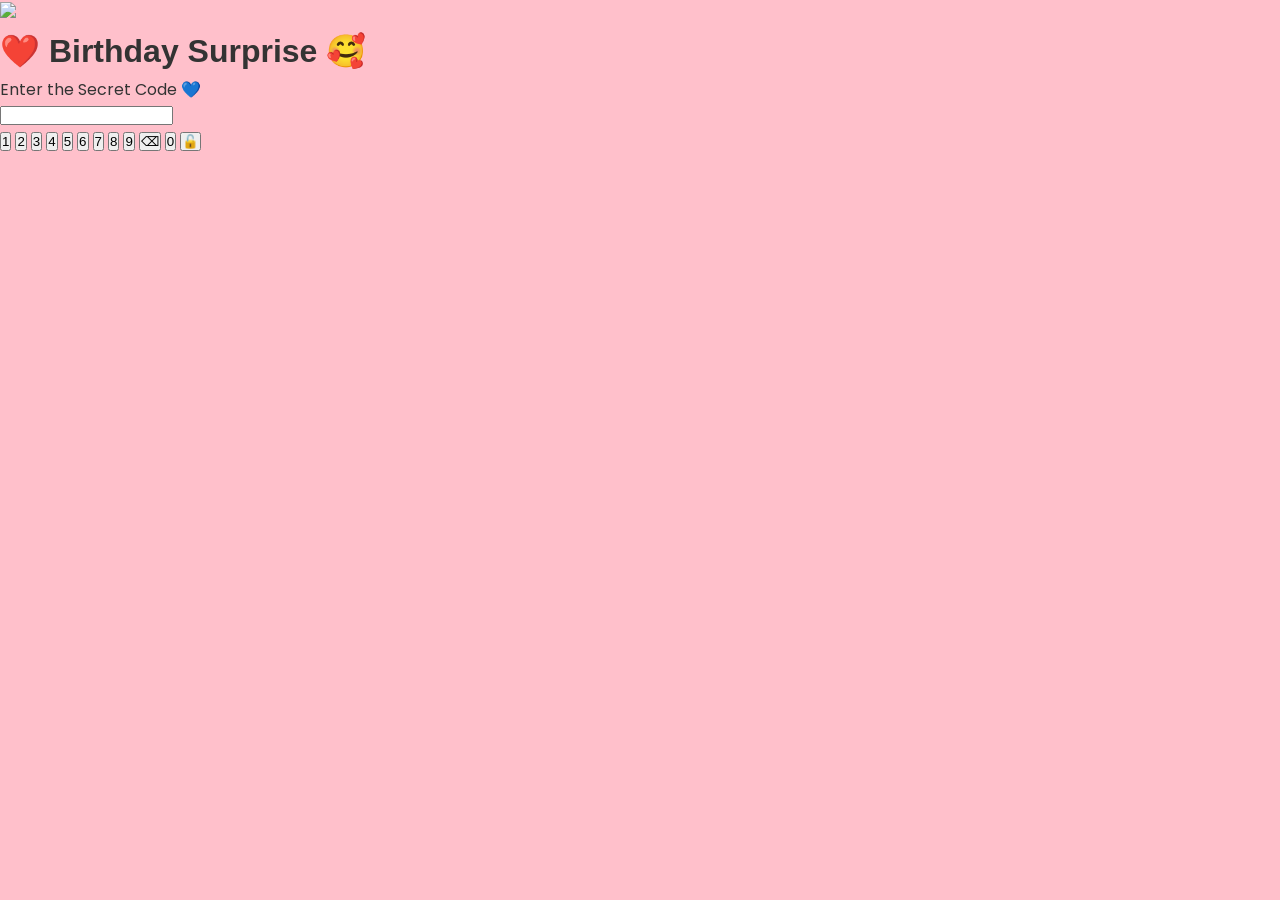
==== commit c00c0ed7: "Implement lock screen feature with secret code Added a lock screen section with a keypad for enterin" ====
--- a/index.html
+++ b/index.html
@@ -14,6 +14,41 @@
 </head>
 
 <body>
+   <div id="lockScreen">
+    <div class="lock-card">
+
+        <img src="images/img.png" class="lock-photo">
+
+        <h1>❤️ Birthday Surprise 🥰 </h1>
+
+        <p>Enter the Secret Code 💙</p>
+
+        <input type="password" id="pinDisplay" readonly>
+
+        <div class="keypad">
+            <button onclick="addNumber('1')">1</button>
+            <button onclick="addNumber('2')">2</button>
+            <button onclick="addNumber('3')">3</button>
+
+            <button onclick="addNumber('4')">4</button>
+            <button onclick="addNumber('5')">5</button>
+            <button onclick="addNumber('6')">6</button>
+
+            <button onclick="addNumber('7')">7</button>
+            <button onclick="addNumber('8')">8</button>
+            <button onclick="addNumber('9')">9</button>
+
+            <button onclick="clearPin()">⌫</button>
+            <button onclick="addNumber('0')">0</button>
+            <button onclick="checkPin()">🔓</button>
+        </div>
+
+        <p id="pinMessage"></p>
+
+    </div>
+</div>
+
+<div id="mainContent" style="display:none;">
     <!-- Floating Background Particles -->
     <div class="particles" id="particles"></div>
 
@@ -223,8 +258,8 @@
     </footer>
 
     <script src="script.js"></script>
-</body>
-<!-- Background Music -->
+
+   <!-- Background Music -->
 <audio id="birthdaySong" loop>
     <source src="song_1.mp3" type="audio/mpeg">
     Your browser does not support audio.
@@ -234,4 +269,6 @@
 <button id="musicBtn" class="music-btn">
     ❤️ Our Song 🎶
 </button>
+</div>
+</body>
 </html>
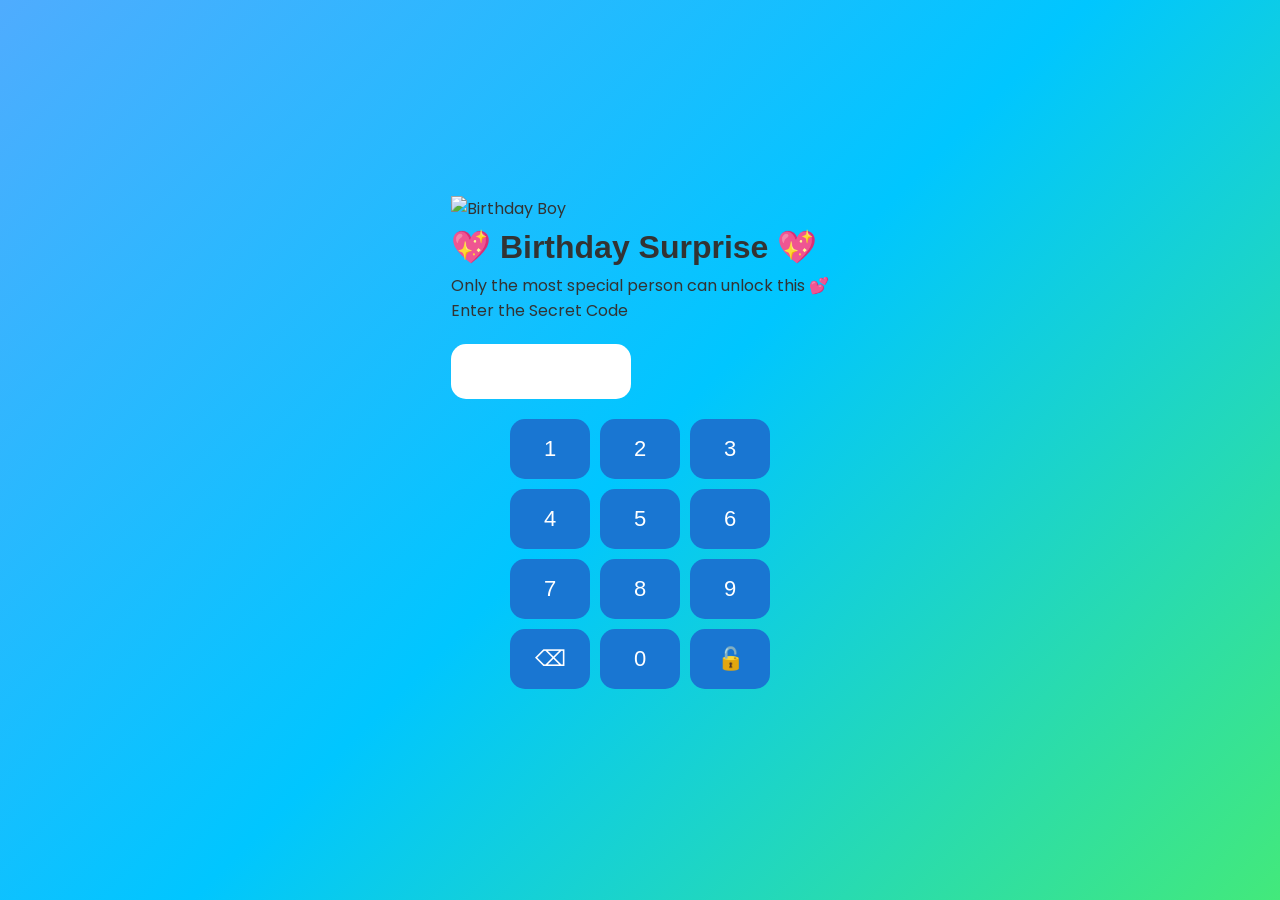
==== commit 558261eb: "Refactor index.html for better readability and structure Updated the lock screen content and improve" ====
--- a/index.html
+++ b/index.html
@@ -15,17 +15,24 @@
 
 <body>
    <div id="lockScreen">
-    <div class="lock-card">
-
-        <img src="images/img.png" class="lock-photo">
-
-        <h1>❤️ Birthday Surprise 🥰 </h1>
-
-        <p>Enter the Secret Code 💙</p>
+    <!-- Lock Screen Content Here -->
+      <div class="lock-container">
+
+    <div class="profile-photo">
+        <img src="images/img.png" alt="Birthday Boy">
+    </div>
+
+    <div class="lock-box">
+
+        <h1>💖 Birthday Surprise 💖</h1>
+        <p>Only the most special person can unlock this 💕</p>
+
+        <p>Enter the Secret Code</p>
 
         <input type="password" id="pinDisplay" readonly>
 
         <div class="keypad">
+
             <button onclick="addNumber('1')">1</button>
             <button onclick="addNumber('2')">2</button>
             <button onclick="addNumber('3')">3</button>
@@ -41,13 +48,16 @@
             <button onclick="clearPin()">⌫</button>
             <button onclick="addNumber('0')">0</button>
             <button onclick="checkPin()">🔓</button>
+
         </div>
 
         <p id="pinMessage"></p>
 
     </div>
+
 </div>
-
+   </div>
+   
 <div id="mainContent" style="display:none;">
     <!-- Floating Background Particles -->
     <div class="particles" id="particles"></div>
--- a/styles.css
+++ b/styles.css
@@ -677,3 +677,103 @@
     font-size: 18px;
     box-shadow: 0 5px 15px rgba(59, 130, 246, 0.15);
 }
+
+#lockScreen{
+    position:fixed;
+    inset:0;
+    z-index:99999;
+
+    display:flex;
+    justify-content:center;
+    align-items:center;
+
+    background:linear-gradient(
+        135deg,
+        #4facfe 0%,
+        #00c6ff 50%,
+        #43e97b 100%
+    );
+}
+
+.lock-card{
+    width:380px;
+    padding:35px;
+    text-align:center;
+
+    background:rgba(255,255,255,.18);
+    backdrop-filter:blur(18px);
+
+    border-radius:30px;
+
+    box-shadow:
+    0 10px 40px rgba(0,0,0,.2);
+}
+
+.lock-photo{
+    width:120px;
+    height:120px;
+    object-fit:cover;
+
+    border-radius:50%;
+    border:5px solid white;
+
+    margin-bottom:20px;
+
+    box-shadow:
+    0 8px 25px rgba(0,0,0,.2);
+}
+
+.lock-card h1{
+    color:white;
+    margin-bottom:10px;
+}
+
+.lock-card p{
+    color:white;
+}
+
+#pinDisplay{
+    width:180px;
+    height:55px;
+
+    border:none;
+    border-radius:15px;
+
+    margin:20px 0;
+
+    text-align:center;
+    font-size:24px;
+}
+
+.keypad{
+    display:grid;
+    grid-template-columns:repeat(3,80px);
+    gap:10px;
+    justify-content:center;
+}
+
+.keypad button{
+    width:80px;
+    height:60px;
+
+    border:none;
+    border-radius:15px;
+
+    background:#1976d2;
+    color:white;
+
+    font-size:22px;
+    cursor:pointer;
+
+    transition:.3s;
+}
+
+.keypad button:hover{
+    transform:scale(1.08);
+    background:#0d47a1;
+}
+
+#pinMessage{
+    margin-top:15px;
+    font-weight:bold;
+}
